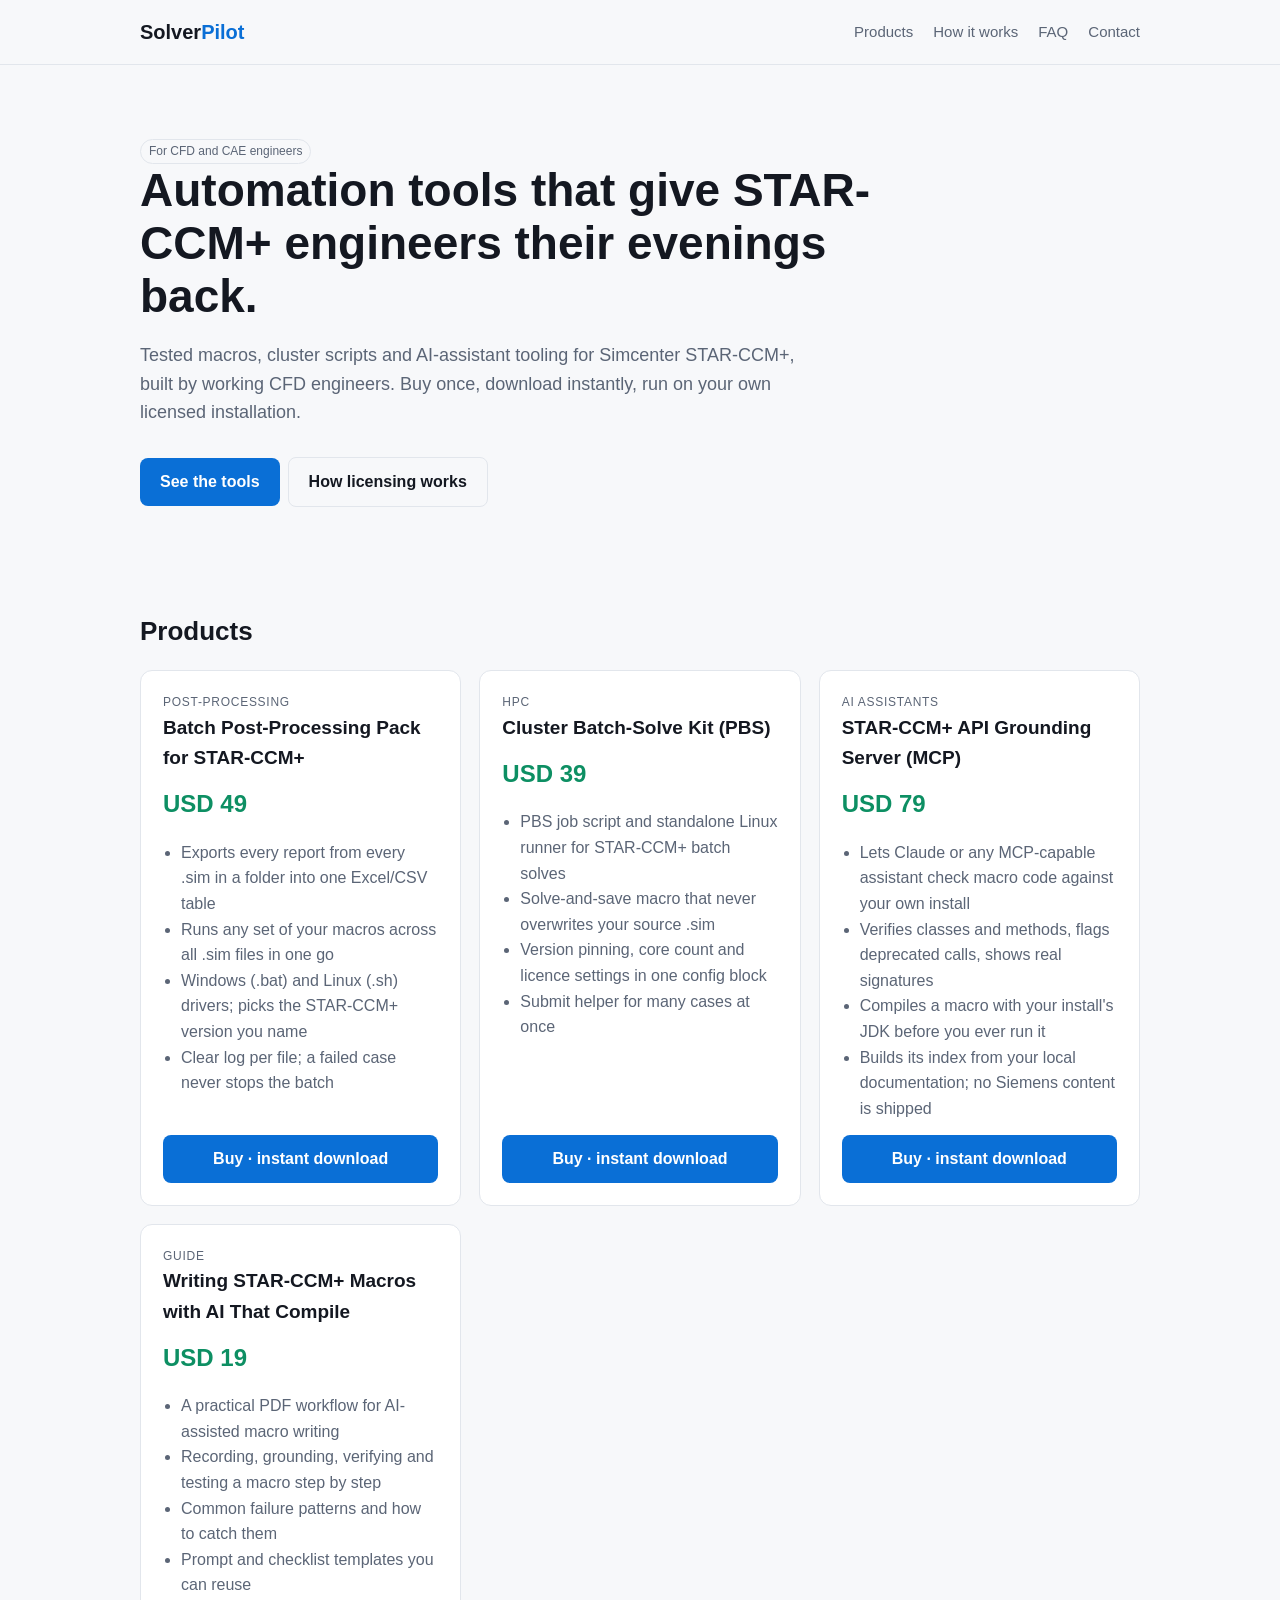
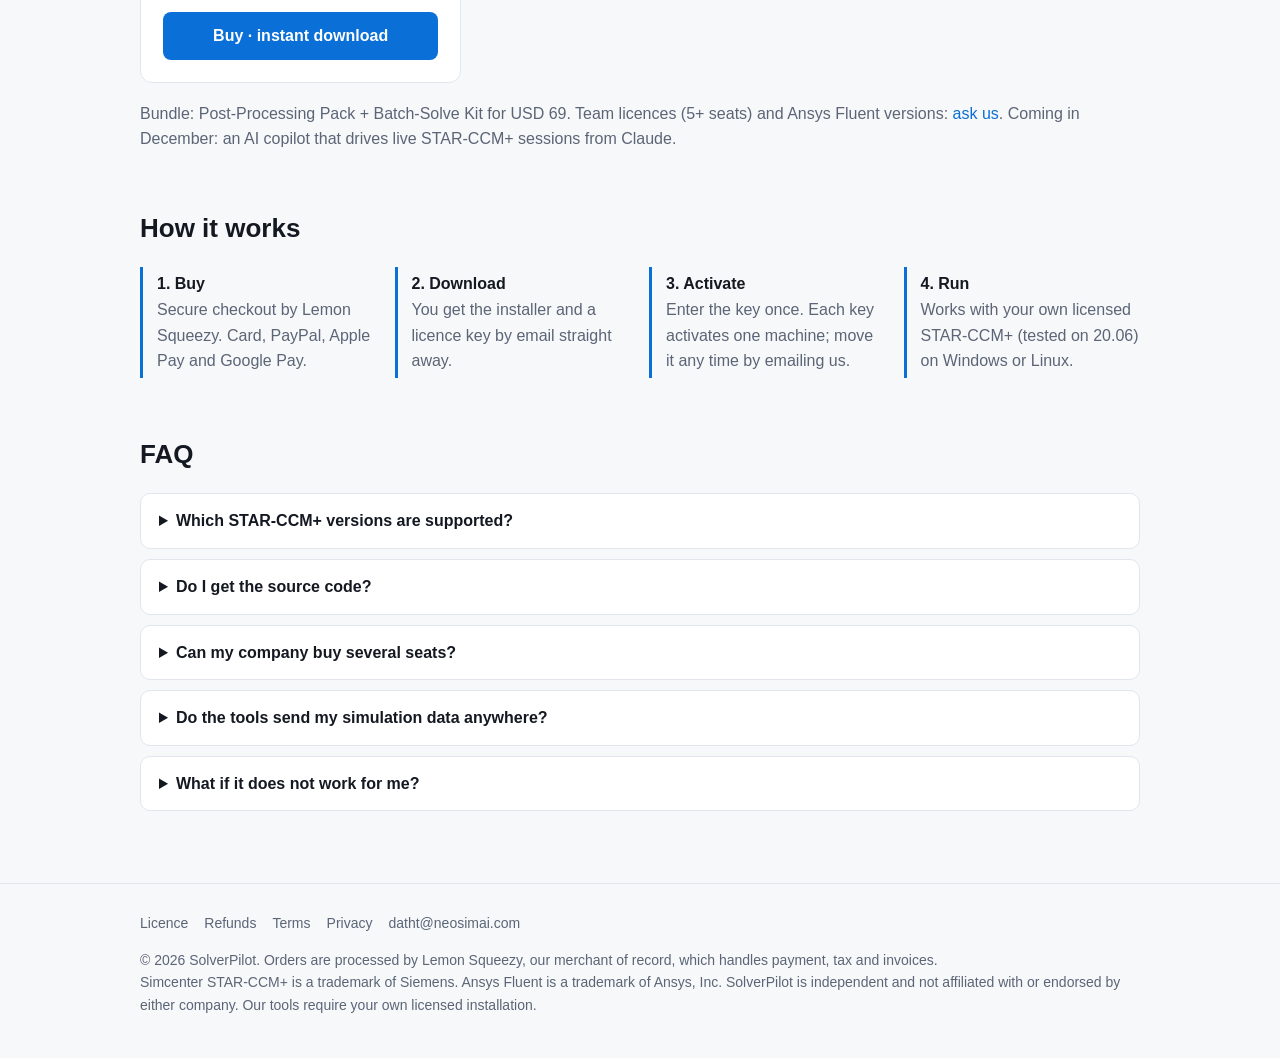
==== index.html @ e472e0da "Launch SolverPilot website Co-Authored-By: Claude Opus 5.5 <noreply@anthropic.com> Claude-Session: h" ====
<!doctype html><html lang="en"><head><meta charset="utf-8">
<meta name="viewport" content="width=device-width,initial-scale=1">
<title>SolverPilot — Automation tools for STAR-CCM+ engineers</title><meta name="description" content="Licensed macros, cluster scripts and AI tooling for Simcenter STAR-CCM+.">
<link rel="stylesheet" href="style.css"></head><body>
<header><div class="wrap"><a class="logo" href="index.html">Solver<span>Pilot</span></a>
<nav><a href="index.html#products">Products</a><a href="index.html#how">How it works</a><a href="index.html#faq">FAQ</a><a href="mailto:datht@neosimai.com">Contact</a></nav></div></header>
<main class="wrap">
<section class="hero"><span class="badge">For CFD and CAE engineers</span>
<h1>Automation tools that give STAR-CCM+ engineers their evenings back.</h1>
<p>Tested macros, cluster scripts and AI-assistant tooling for Simcenter STAR-CCM+, built by working CFD engineers.
Buy once, download instantly, run on your own licensed installation.</p>
<a class="btn" href="#products">See the tools</a><a class="btn ghost" href="#how">How licensing works</a></section>

<h2 id="products">Products</h2><div class="grid"><div class="card"><span class="tag">Post-processing</span><h3>Batch Post-Processing Pack for STAR-CCM+</h3><div class="price">USD 49</div>
<ul><li>Exports every report from every .sim in a folder into one Excel/CSV table</li><li>Runs any set of your macros across all .sim files in one go</li><li>Windows (.bat) and Linux (.sh) drivers; picks the STAR-CCM+ version you name</li><li>Clear log per file; a failed case never stops the batch</li></ul><a class="btn" href="https://solverpilot.lemonsqueezy.com">Buy · instant download</a></div><div class="card"><span class="tag">HPC</span><h3>Cluster Batch-Solve Kit (PBS)</h3><div class="price">USD 39</div>
<ul><li>PBS job script and standalone Linux runner for STAR-CCM+ batch solves</li><li>Solve-and-save macro that never overwrites your source .sim</li><li>Version pinning, core count and licence settings in one config block</li><li>Submit helper for many cases at once</li></ul><a class="btn" href="https://solverpilot.lemonsqueezy.com">Buy · instant download</a></div><div class="card"><span class="tag">AI assistants</span><h3>STAR-CCM+ API Grounding Server (MCP)</h3><div class="price">USD 79</div>
<ul><li>Lets Claude or any MCP-capable assistant check macro code against your own install</li><li>Verifies classes and methods, flags deprecated calls, shows real signatures</li><li>Compiles a macro with your install's JDK before you ever run it</li><li>Builds its index from your local documentation; no Siemens content is shipped</li></ul><a class="btn" href="https://solverpilot.lemonsqueezy.com">Buy · instant download</a></div><div class="card"><span class="tag">Guide</span><h3>Writing STAR-CCM+ Macros with AI That Compile</h3><div class="price">USD 19</div>
<ul><li>A practical PDF workflow for AI-assisted macro writing</li><li>Recording, grounding, verifying and testing a macro step by step</li><li>Common failure patterns and how to catch them</li><li>Prompt and checklist templates you can reuse</li></ul><a class="btn" href="https://solverpilot.lemonsqueezy.com">Buy · instant download</a></div></div>
<p style="color:var(--mute);margin-top:18px">Bundle: Post-Processing Pack + Batch-Solve Kit for USD 69. Team licences (5+ seats) and Ansys Fluent versions:
<a href="mailto:datht@neosimai.com">ask us</a>. Coming in December: an AI copilot that drives live STAR-CCM+ sessions from Claude.</p>

<h2 id="how">How it works</h2><div class="steps">
<div><b>1. Buy</b>Secure checkout by Lemon Squeezy. Card, PayPal, Apple Pay and Google Pay.</div>
<div><b>2. Download</b>You get the installer and a licence key by email straight away.</div>
<div><b>3. Activate</b>Enter the key once. Each key activates one machine; move it any time by emailing us.</div>
<div><b>4. Run</b>Works with your own licensed STAR-CCM+ (tested on 20.06) on Windows or Linux.</div></div>

<h2 id="faq">FAQ</h2>
<details><summary>Which STAR-CCM+ versions are supported?</summary><p>Tested on Simcenter STAR-CCM+ 20.06 on Windows 11; Linux drivers are provided for PBS clusters. Recent earlier releases usually work; if a tool does not work on your setup, you get a refund.</p></details>
<details><summary>Do I get the source code?</summary><p>No. Tools are delivered as compiled, licensed builds. You configure them through documented settings files and command-line options.</p></details>
<details><summary>Can my company buy several seats?</summary><p>Yes. Each seat is one licence key. Email us for team pricing and invoices.</p></details>
<details><summary>Do the tools send my simulation data anywhere?</summary><p>No. Everything runs on your machine or cluster. The only network call is a short licence check that sends your key and an anonymous machine ID.</p></details>
<details><summary>What if it does not work for me?</summary><p>Email us within 14 days for a full refund. See the <a href="refund.html">refund policy</a>.</p></details>
</main><footer><div class="wrap">
<a href="license.html">Licence</a><a href="refund.html">Refunds</a><a href="terms.html">Terms</a><a href="privacy.html">Privacy</a><a href="mailto:datht@neosimai.com">datht@neosimai.com</a>
<p>© 2026 SolverPilot. Orders are processed by Lemon Squeezy, our merchant of record, which handles payment, tax and invoices.<br>
Simcenter STAR-CCM+ is a trademark of Siemens. Ansys Fluent is a trademark of Ansys, Inc. SolverPilot is independent and not affiliated with or endorsed by either company. Our tools require your own licensed installation.</p>
</div></footer></body></html>
---- style.css ----
:root{--bg:#0e1117;--panel:#161b24;--line:#263041;--text:#e6e9ef;--mute:#9aa4b5;--acc:#4fb3ff;--acc2:#7ee0b8}
@media (prefers-color-scheme: light){:root{--bg:#f7f8fa;--panel:#fff;--line:#e2e6ec;--text:#141821;--mute:#5b6576;--acc:#0a6fd6;--acc2:#0d8f63}}
*{box-sizing:border-box}body{margin:0;background:var(--bg);color:var(--text);font:16px/1.6 -apple-system,Segoe UI,Inter,Roboto,sans-serif}
a{color:var(--acc);text-decoration:none}a:hover{text-decoration:underline}
.wrap{max-width:1040px;margin:0 auto;padding:0 20px}
header{border-bottom:1px solid var(--line)}header .wrap{display:flex;align-items:center;justify-content:space-between;height:64px}
.logo{font-weight:700;font-size:20px;color:var(--text)}.logo span{color:var(--acc)}
nav a{margin-left:20px;color:var(--mute);font-size:15px}
.hero{padding:72px 0 48px}.hero h1{font-size:clamp(30px,5vw,46px);line-height:1.15;margin:0 0 16px;max-width:780px}
.hero p{color:var(--mute);font-size:18px;max-width:680px}
.btn{display:inline-block;background:var(--acc);color:#fff;padding:11px 20px;border-radius:8px;font-weight:600;margin-top:12px}
.btn.ghost{background:transparent;border:1px solid var(--line);color:var(--text);margin-left:8px}
h2{font-size:26px;margin:56px 0 18px}
.grid{display:grid;grid-template-columns:repeat(auto-fit,minmax(290px,1fr));gap:18px}
.card{background:var(--panel);border:1px solid var(--line);border-radius:12px;padding:22px;display:flex;flex-direction:column}
.card h3{margin:0 0 4px;font-size:19px}.price{font-size:24px;font-weight:700;color:var(--acc2);margin:8px 0}
.card ul{padding-left:18px;color:var(--mute);margin:8px 0 14px}.card .tag{font-size:12px;color:var(--mute);text-transform:uppercase;letter-spacing:.06em}
.card .btn{margin-top:auto;text-align:center}
.badge{display:inline-block;font-size:12px;padding:2px 8px;border-radius:99px;border:1px solid var(--line);color:var(--mute)}
.steps{display:grid;grid-template-columns:repeat(auto-fit,minmax(220px,1fr));gap:18px}
.steps div{border-left:3px solid var(--acc);padding:4px 0 4px 14px;color:var(--mute)}.steps b{color:var(--text);display:block}
details{background:var(--panel);border:1px solid var(--line);border-radius:10px;padding:14px 18px;margin-bottom:10px}summary{cursor:pointer;font-weight:600}
details p{color:var(--mute);margin:10px 0 0}
.doc{max-width:760px;padding:40px 0}.doc h1{font-size:32px}.doc h2{font-size:21px;margin-top:32px}.doc p,.doc li{color:var(--mute)}
footer{border-top:1px solid var(--line);margin-top:72px;padding:28px 0;color:var(--mute);font-size:14px}footer a{color:var(--mute);margin-right:16px}
@media(max-width:600px){nav a{margin-left:12px;font-size:14px}.btn.ghost{margin-left:0}}
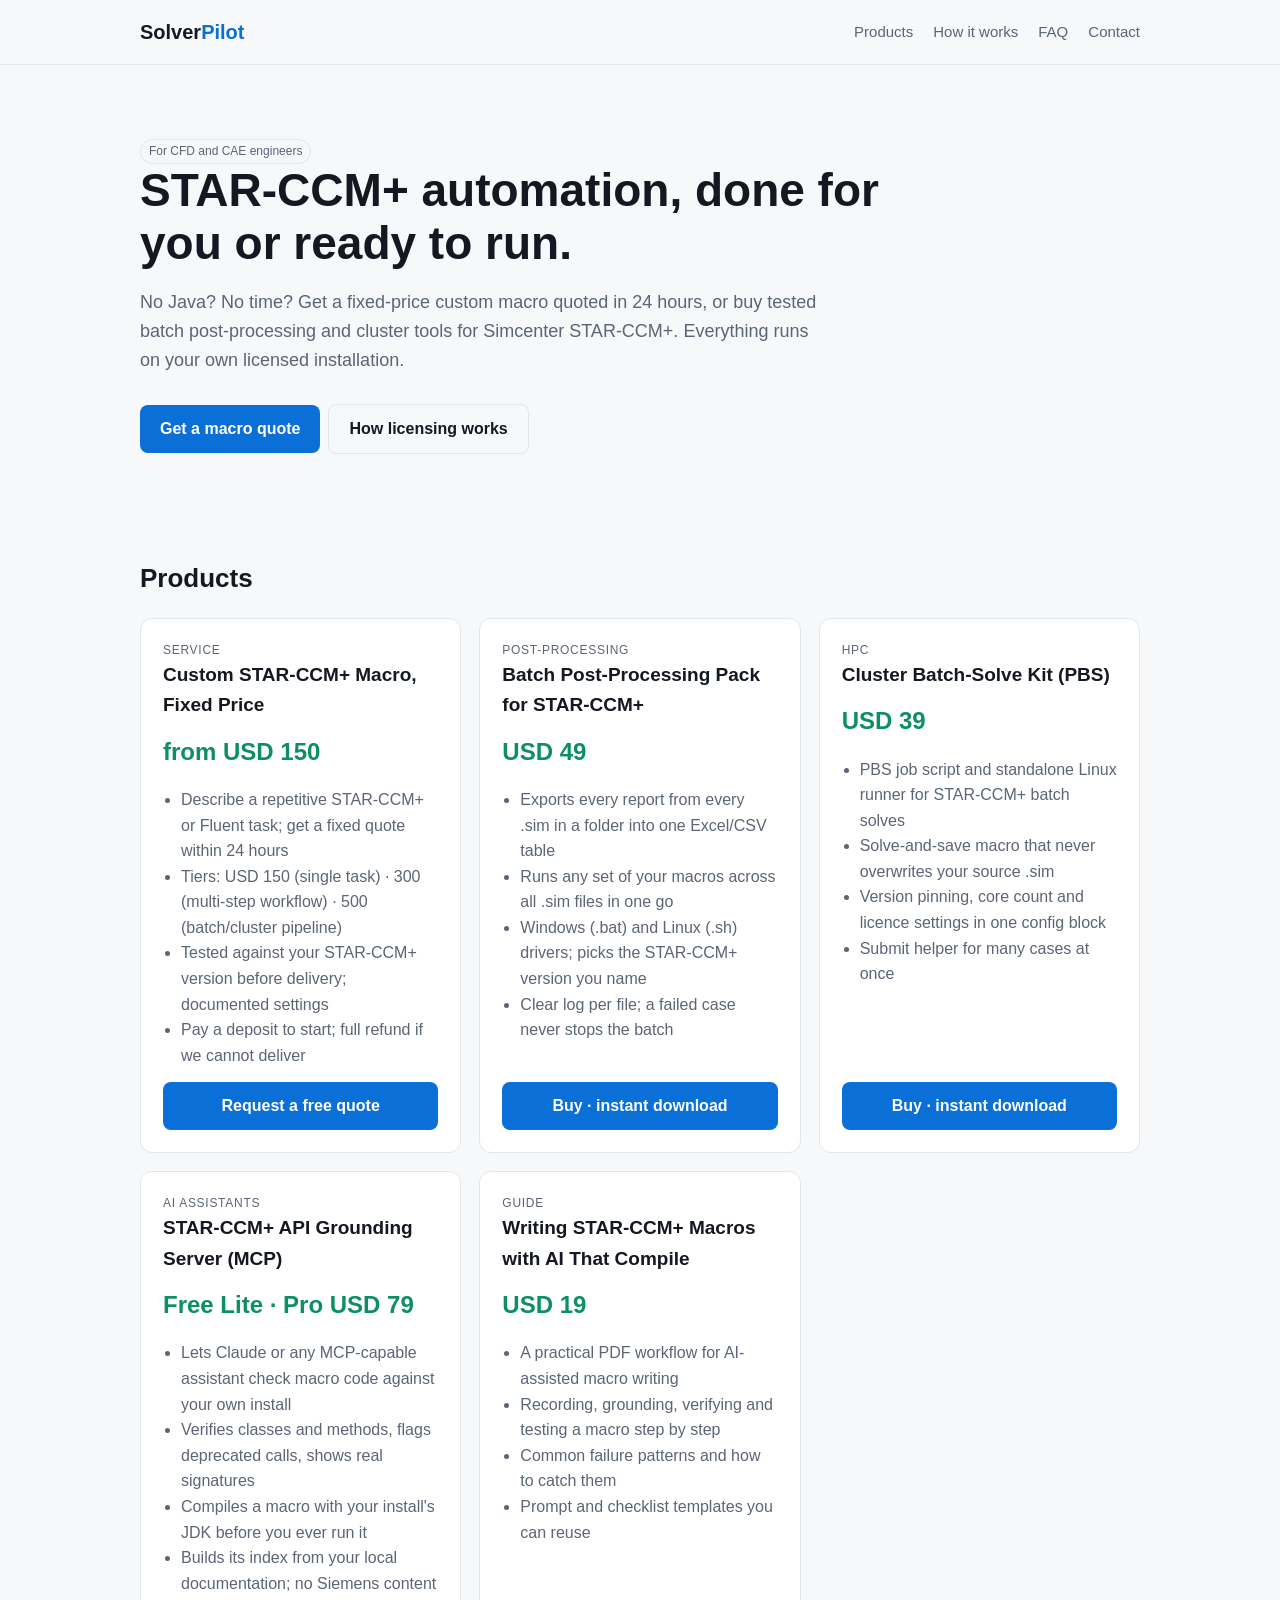
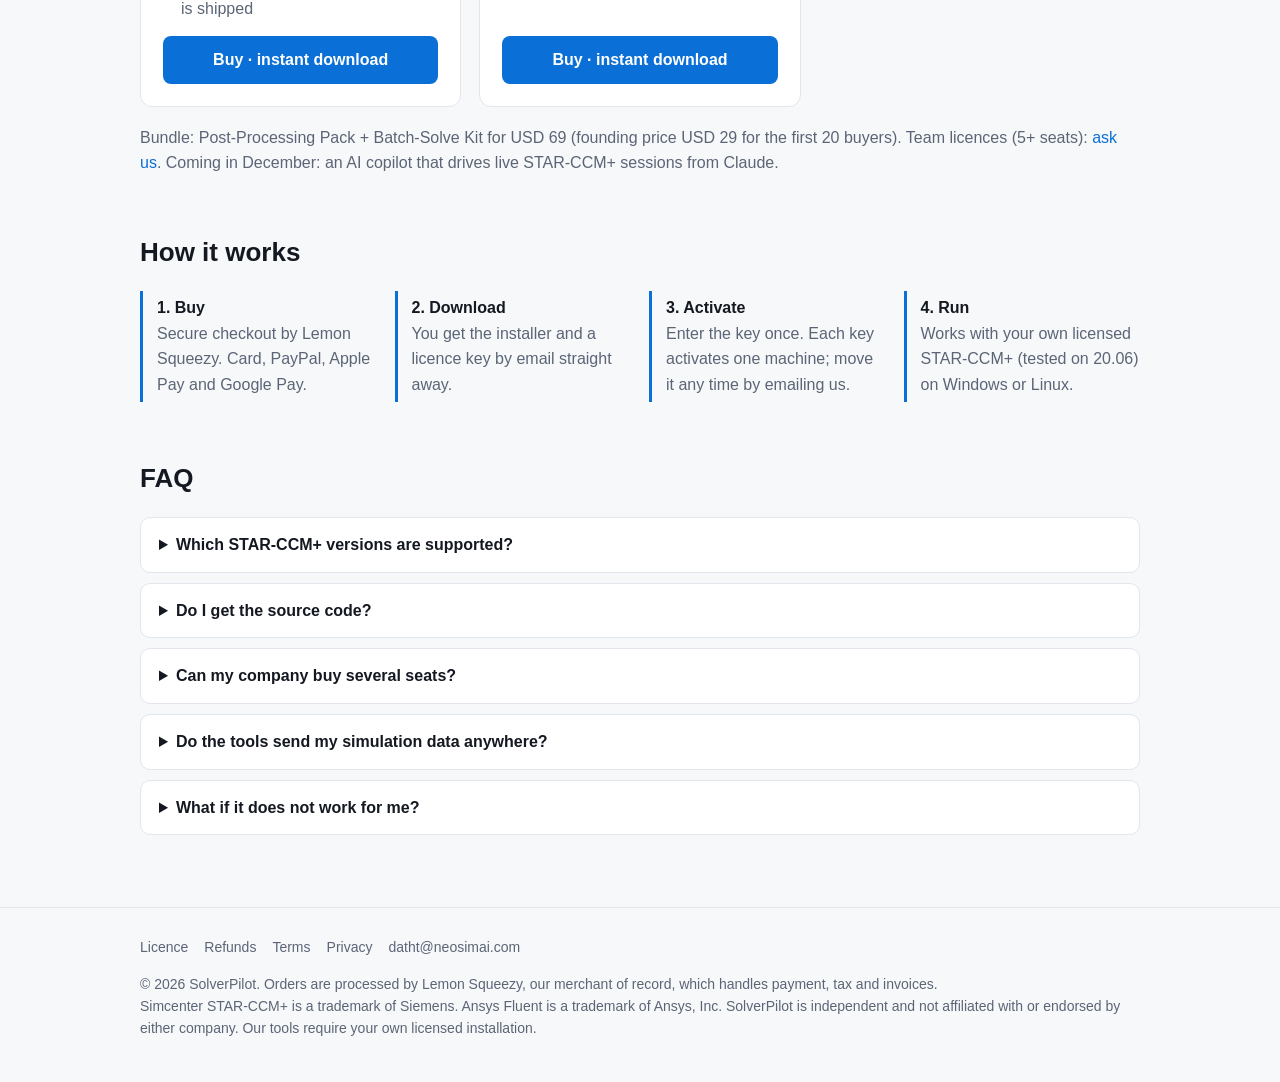
==== commit 15bc305f: "Lead with fixed-price custom macro service; MCP free lite Co-Authored-By: Claude Opus 5.5 <noreply@a" ====
--- a/index.html
+++ b/index.html
@@ -6,17 +6,17 @@
 <nav><a href="index.html#products">Products</a><a href="index.html#how">How it works</a><a href="index.html#faq">FAQ</a><a href="mailto:datht@neosimai.com">Contact</a></nav></div></header>
 <main class="wrap">
 <section class="hero"><span class="badge">For CFD and CAE engineers</span>
-<h1>Automation tools that give STAR-CCM+ engineers their evenings back.</h1>
-<p>Tested macros, cluster scripts and AI-assistant tooling for Simcenter STAR-CCM+, built by working CFD engineers.
-Buy once, download instantly, run on your own licensed installation.</p>
-<a class="btn" href="#products">See the tools</a><a class="btn ghost" href="#how">How licensing works</a></section>
+<h1>STAR-CCM+ automation, done for you or ready to run.</h1>
+<p>No Java? No time? Get a fixed-price custom macro quoted in 24 hours, or buy tested batch post-processing and cluster tools for Simcenter STAR-CCM+. Everything runs on your own licensed installation.</p>
+<a class="btn" href="mailto:datht@neosimai.com?subject=Custom%20macro%20quote">Get a macro quote</a><a class="btn ghost" href="#how">How licensing works</a></section>
 
-<h2 id="products">Products</h2><div class="grid"><div class="card"><span class="tag">Post-processing</span><h3>Batch Post-Processing Pack for STAR-CCM+</h3><div class="price">USD 49</div>
+<h2 id="products">Products</h2><div class="grid"><div class="card"><span class="tag">Service</span><h3>Custom STAR-CCM+ Macro, Fixed Price</h3><div class="price">from USD 150</div>
+<ul><li>Describe a repetitive STAR-CCM+ or Fluent task; get a fixed quote within 24 hours</li><li>Tiers: USD 150 (single task) · 300 (multi-step workflow) · 500 (batch/cluster pipeline)</li><li>Tested against your STAR-CCM+ version before delivery; documented settings</li><li>Pay a deposit to start; full refund if we cannot deliver</li></ul><a class="btn" href="mailto:datht@neosimai.com?subject=Custom%20macro%20quote">Request a free quote</a></div><div class="card"><span class="tag">Post-processing</span><h3>Batch Post-Processing Pack for STAR-CCM+</h3><div class="price">USD 49</div>
 <ul><li>Exports every report from every .sim in a folder into one Excel/CSV table</li><li>Runs any set of your macros across all .sim files in one go</li><li>Windows (.bat) and Linux (.sh) drivers; picks the STAR-CCM+ version you name</li><li>Clear log per file; a failed case never stops the batch</li></ul><a class="btn" href="https://solverpilot.lemonsqueezy.com">Buy · instant download</a></div><div class="card"><span class="tag">HPC</span><h3>Cluster Batch-Solve Kit (PBS)</h3><div class="price">USD 39</div>
-<ul><li>PBS job script and standalone Linux runner for STAR-CCM+ batch solves</li><li>Solve-and-save macro that never overwrites your source .sim</li><li>Version pinning, core count and licence settings in one config block</li><li>Submit helper for many cases at once</li></ul><a class="btn" href="https://solverpilot.lemonsqueezy.com">Buy · instant download</a></div><div class="card"><span class="tag">AI assistants</span><h3>STAR-CCM+ API Grounding Server (MCP)</h3><div class="price">USD 79</div>
+<ul><li>PBS job script and standalone Linux runner for STAR-CCM+ batch solves</li><li>Solve-and-save macro that never overwrites your source .sim</li><li>Version pinning, core count and licence settings in one config block</li><li>Submit helper for many cases at once</li></ul><a class="btn" href="https://solverpilot.lemonsqueezy.com">Buy · instant download</a></div><div class="card"><span class="tag">AI assistants</span><h3>STAR-CCM+ API Grounding Server (MCP)</h3><div class="price">Free Lite · Pro USD 79</div>
 <ul><li>Lets Claude or any MCP-capable assistant check macro code against your own install</li><li>Verifies classes and methods, flags deprecated calls, shows real signatures</li><li>Compiles a macro with your install's JDK before you ever run it</li><li>Builds its index from your local documentation; no Siemens content is shipped</li></ul><a class="btn" href="https://solverpilot.lemonsqueezy.com">Buy · instant download</a></div><div class="card"><span class="tag">Guide</span><h3>Writing STAR-CCM+ Macros with AI That Compile</h3><div class="price">USD 19</div>
 <ul><li>A practical PDF workflow for AI-assisted macro writing</li><li>Recording, grounding, verifying and testing a macro step by step</li><li>Common failure patterns and how to catch them</li><li>Prompt and checklist templates you can reuse</li></ul><a class="btn" href="https://solverpilot.lemonsqueezy.com">Buy · instant download</a></div></div>
-<p style="color:var(--mute);margin-top:18px">Bundle: Post-Processing Pack + Batch-Solve Kit for USD 69. Team licences (5+ seats) and Ansys Fluent versions:
+<p style="color:var(--mute);margin-top:18px">Bundle: Post-Processing Pack + Batch-Solve Kit for USD 69 (founding price USD 29 for the first 20 buyers). Team licences (5+ seats):
 <a href="mailto:datht@neosimai.com">ask us</a>. Coming in December: an AI copilot that drives live STAR-CCM+ sessions from Claude.</p>
 
 <h2 id="how">How it works</h2><div class="steps">
